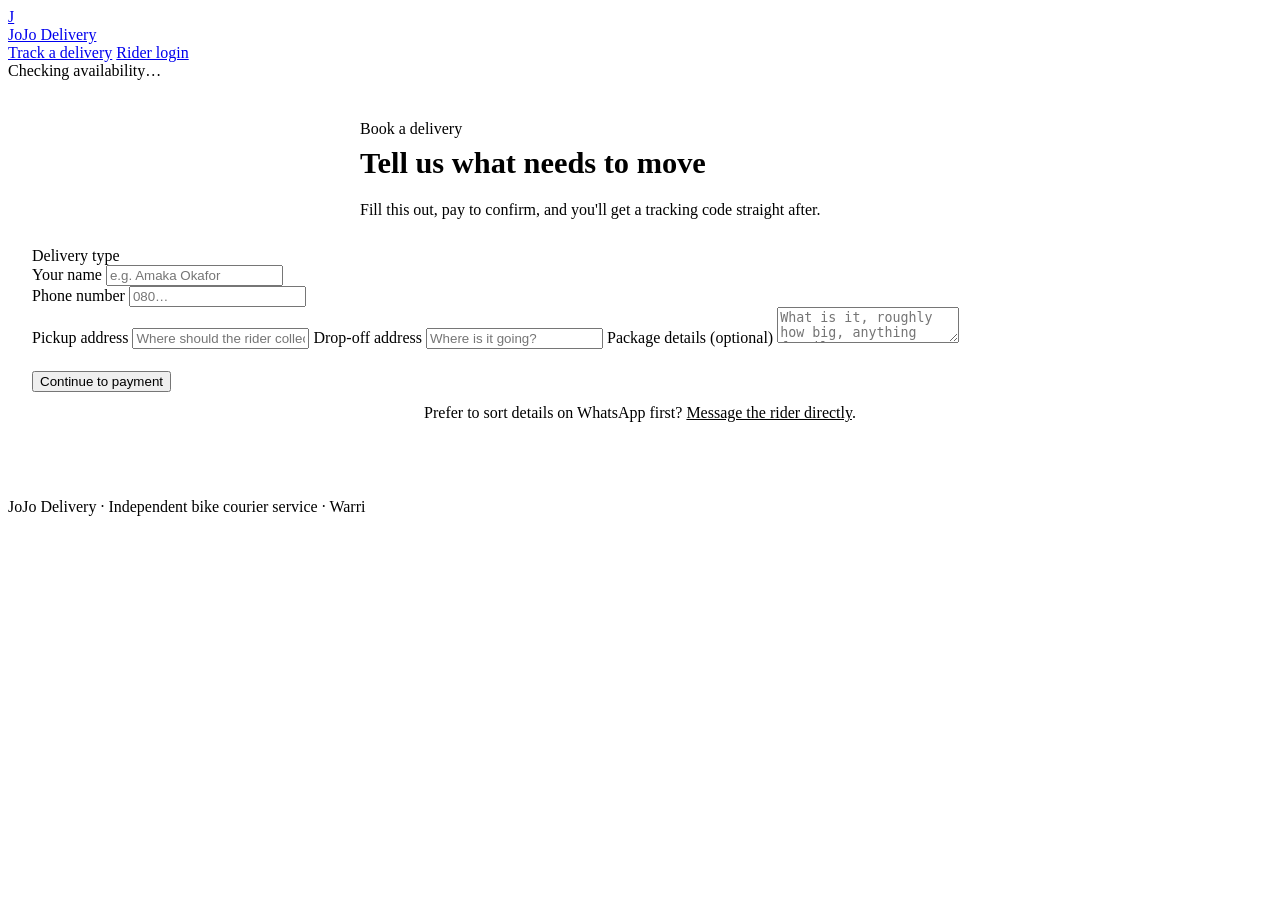
==== book.html @ 6b85fdd7 "Create book.html" ====
<!DOCTYPE html>
<html lang="en">
<head>
<meta charset="UTF-8">
<meta name="viewport" content="width=device-width, initial-scale=1.0">
<title>Book a delivery — JoJo Delivery</title>
<link rel="stylesheet" href="style.css">
</head>
<body>
<div class="page">

  <nav class="nav">
    <a href="index.html" class="brand"><div class="brand-mark">J</div>JoJo Delivery</a>
    <div class="nav-links">
      <a href="track.html">Track a delivery</a>
      <a href="admin.html">Rider login</a>
    </div>
    <span class="status-chip" id="availability-chip">Checking availability…</span>
  </nav>

  <main class="wrap" style="padding: 40px 24px 60px;">
    <div style="max-width:560px; margin:0 auto 28px;">
      <span class="eyebrow">Book a delivery</span>
      <h1 style="font-size:1.9rem; margin-top:8px;">Tell us what needs to move</h1>
      <p class="lede">Fill this out, pay to confirm, and you'll get a tracking code straight after.</p>
    </div>

    <form class="form-card" id="booking-form">
      <div class="success-banner" id="success-banner"></div>

      <label>Delivery type</label>
      <div class="tier-group" id="tier-group"></div>

      <div class="field-row">
        <div>
          <label for="customer_name">Your name</label>
          <input type="text" id="customer_name" required placeholder="e.g. Amaka Okafor">
        </div>
        <div>
          <label for="customer_phone">Phone number</label>
          <input type="tel" id="customer_phone" required placeholder="080…">
        </div>
      </div>

      <label for="pickup_address">Pickup address</label>
      <input type="text" id="pickup_address" required placeholder="Where should the rider collect the package?">

      <label for="dropoff_address">Drop-off address</label>
      <input type="text" id="dropoff_address" required placeholder="Where is it going?">

      <label for="package_note">Package details <span style="color:var(--slate-dim); font-weight:400;">(optional)</span></label>
      <textarea id="package_note" placeholder="What is it, roughly how big, anything fragile…"></textarea>

      <div class="error-text" id="form-error"></div>

      <button type="submit" class="btn btn-primary btn-block" id="submit-btn" style="margin-top:22px;">
        Continue to payment
      </button>
      <p class="helper" style="text-align:center; margin-top:12px;">
        Prefer to sort details on WhatsApp first? <a href="#" id="whatsapp-fallback" style="color:var(--orange);">Message the rider directly</a>.
      </p>
    </form>
  </main>

  <div class="footer">JoJo Delivery · Independent bike courier service · <span data-rr-city>Warri</span></div>
</div>

<script src="https://js.paystack.co/v1/inline.js"></script>
<script src="config.js"></script>
<script src="app.js"></script>
<script>
  let selectedTier = null;

  // Render tier options
  const tierGroup = document.getElementById("tier-group");
  RUSHRIDA_CONFIG.TIERS.forEach((t, i) => {
    const label = document.createElement("label");
    label.className = "tier" + (i === 0 ? " active" : "");
    label.innerHTML = `
      <input type="radio" name="tier" value="${t.id}" ${i === 0 ? "checked" : ""}>
      <div class="tier-title">${t.label}</div>
      <div class="tier-price">${formatNaira(t.price)} · ${t.desc}</div>
    `;
    tierGroup.appendChild(label);
  });
  selectedTier = RUSHRIDA_CONFIG.TIERS[0];
  tierGroup.addEventListener("change", e => {
    selectedTier = RUSHRIDA_CONFIG.TIERS.find(t => t.id === e.target.value);
    document.querySelectorAll(".tier").forEach(el => el.classList.remove("active"));
    e.target.closest(".tier").classList.add("active");
  });

  // WhatsApp fallback link
  document.getElementById("whatsapp-fallback").href =
    whatsappLink("Hi! I'd like to book a delivery — can we sort the details here?");

  // Check rider availability
  (async () => {
    const chip = document.getElementById("availability-chip");
    try {
      const data = await apiFetch("/api/availability");
      if (data.isAvailable) {
        chip.textContent = "Rider available now";
        chip.classList.remove("wait");
      } else {
        chip.textContent = "Rider busy — bookings queue up";
        chip.classList.add("wait");
      }
    } catch {
      chip.textContent = "Availability unknown";
    }
  })();

  const form = document.getElementById("booking-form");
  const errorEl = document.getElementById("form-error");
  const submitBtn = document.getElementById("submit-btn");
  const successBanner = document.getElementById("success-banner");

  form.addEventListener("submit", async (e) => {
    e.preventDefault();
    errorEl.style.display = "none";

    const payload = {
      customerName: document.getElementById("customer_name").value.trim(),
      customerPhone: document.getElementById("customer_phone").value.trim(),
      pickupAddress: document.getElementById("pickup_address").value.trim(),
      dropoffAddress: document.getElementById("dropoff_address").value.trim(),
      packageNote: document.getElementById("package_note").value.trim(),
      tierId: selectedTier.id
    };

    if (!payload.customerName || !payload.customerPhone || !payload.pickupAddress || !payload.dropoffAddress) {
      errorEl.textContent = "Please fill in all required fields.";
      errorEl.style.display = "block";
      return;
    }

    submitBtn.disabled = true;
    submitBtn.innerHTML = `<span class="loading-spin"></span> Saving booking…`;

    // 1. Save the booking first (unpaid) — server assigns tracking code and price
    let booking;
    try {
      booking = await apiFetch("/api/bookings", { method: "POST", body: payload });
    } catch (err) {
      errorEl.textContent = "Something went wrong saving your booking. Please try again.";
      errorEl.style.display = "block";
      submitBtn.disabled = false;
      submitBtn.textContent = "Continue to payment";
      return;
    }

    // 2. Launch Paystack for payment
    submitBtn.innerHTML = `<span class="loading-spin"></span> Opening payment…`;

    const handler = PaystackPop.setup({
      key: RUSHRIDA_CONFIG.PAYSTACK_PUBLIC_KEY,
      email: `${booking.customerPhone}@jojo.customer`, // Paystack requires an email; synthesize one if you don't collect it
      amount: booking.price * 100, // kobo
      currency: "NGN",
      ref: booking.trackingCode,
      metadata: { booking_id: booking._id, tracking_code: booking.trackingCode },
      callback: function (response) {
        // Don't trust this callback alone — verify server-side before showing success
        submitBtn.innerHTML = `<span class="loading-spin"></span> Confirming payment…`;
        apiFetch("/api/payments/verify", { method: "POST", body: { reference: response.reference } })
          .then(() => showSuccess(booking.trackingCode))
          .catch(() => {
            errorEl.textContent = "We received a payment response but couldn't confirm it yet. Your booking code is " + booking.trackingCode + " — contact the rider if this doesn't resolve shortly.";
            errorEl.style.display = "block";
            submitBtn.disabled = false;
            submitBtn.textContent = "Continue to payment";
          });
      },
      onClose: function () {
        submitBtn.disabled = false;
        submitBtn.textContent = "Continue to payment";
        errorEl.textContent = "Payment window closed — your booking is saved as unpaid. You can pay later by contacting the rider with your code: " + booking.trackingCode;
        errorEl.style.display = "block";
      }
    });
    handler.openIframe();
  });

  function showSuccess(code) {
    form.querySelectorAll("input, textarea, button").forEach(el => el.disabled = true);
    successBanner.style.display = "block";
    successBanner.innerHTML = `Booking confirmed! Your tracking code is <strong style="font-family:var(--mono);">${code}</strong>. <a href="track.html?code=${code}" style="color:var(--moss-bright); text-decoration:underline;">Track it now →</a>`;
  }
</script>
</body>
            </html>
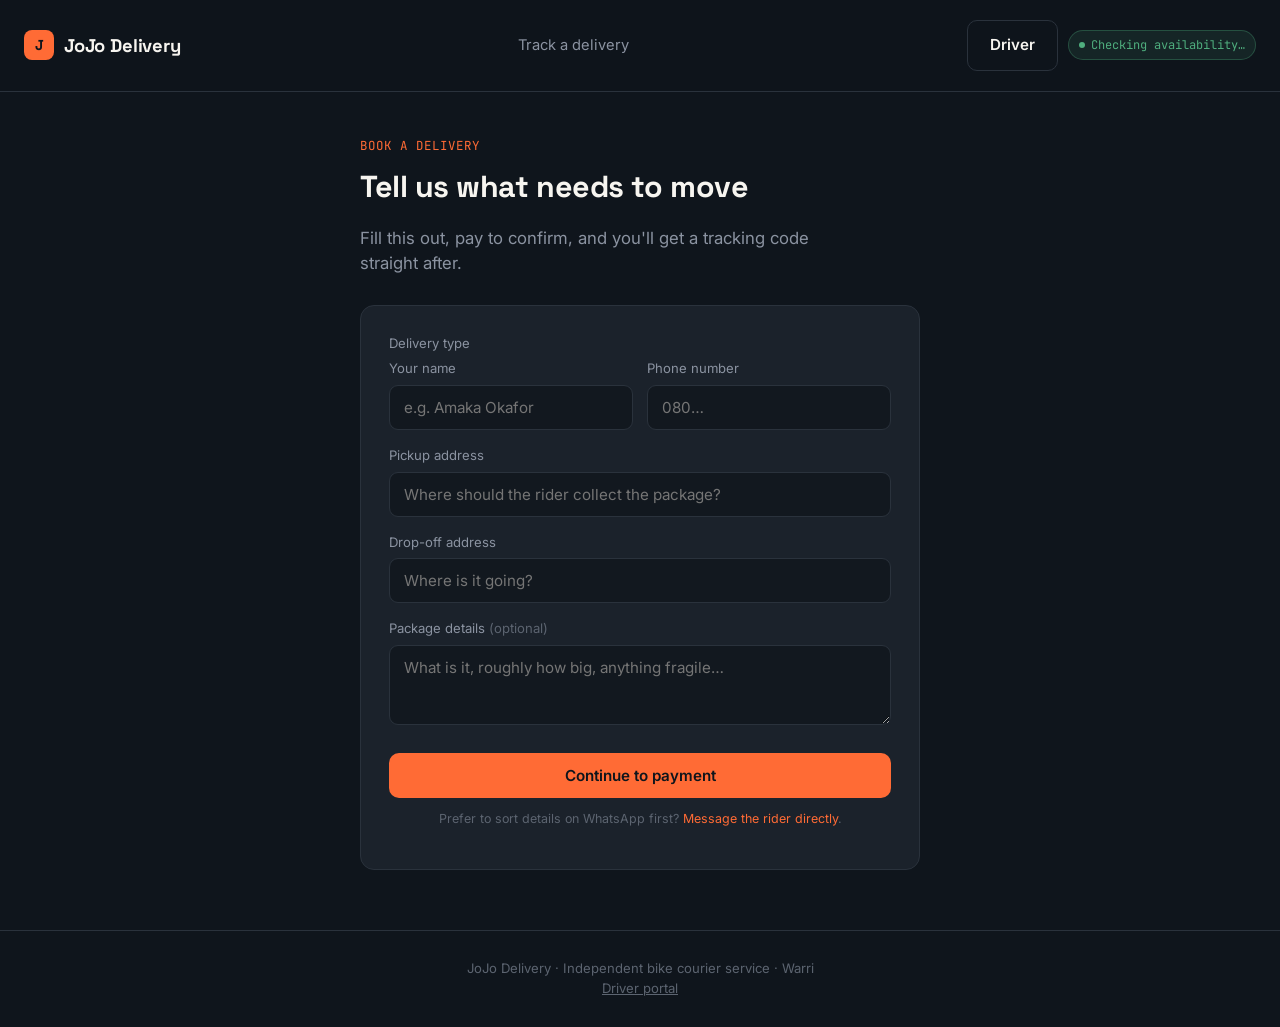
==== commit d13f65b0: "Update book.html" ====
--- a/book.html
+++ b/book.html
@@ -13,9 +13,11 @@
     <a href="index.html" class="brand"><div class="brand-mark">J</div>JoJo Delivery</a>
     <div class="nav-links">
       <a href="track.html">Track a delivery</a>
-      <a href="admin.html">Rider login</a>
     </div>
-    <span class="status-chip" id="availability-chip">Checking availability…</span>
+    <div style="display:flex; align-items:center; gap:10px;">
+      <a href="driver.html" class="btn btn-ghost">Driver</a>
+      <span class="status-chip" id="availability-chip">Checking availability…</span>
+    </div>
   </nav>
 
   <main class="wrap" style="padding: 40px 24px 60px;">
@@ -62,7 +64,7 @@
     </form>
   </main>
 
-  <div class="footer">JoJo Delivery · Independent bike courier service · <span data-rr-city>Warri</span></div>
+  <div class="footer">JoJo Delivery · Independent bike courier service · <span data-rr-city>Warri</span><br><a href="driver.html" style="color:var(--slate-dim); text-decoration:underline;">Driver portal</a></div>
 </div>
 
 <script src="https://js.paystack.co/v1/inline.js"></script>
@@ -98,12 +100,12 @@
   (async () => {
     const chip = document.getElementById("availability-chip");
     try {
-      const data = await apiFetch("/api/availability");
+      const data = await apiFetch("/api/drivers/available-count");
       if (data.isAvailable) {
-        chip.textContent = "Rider available now";
+        chip.textContent = "A rider is online now";
         chip.classList.remove("wait");
       } else {
-        chip.textContent = "Rider busy — bookings queue up";
+        chip.textContent = "No rider online — bookings queue up";
         chip.classList.add("wait");
       }
     } catch {
--- a/style.css
+++ b/style.css
@@ -0,0 +1,214 @@
+/* ===========================================================
+   JoJo Delivery design system
+   Palette: asphalt navy base, signal orange + sun yellow accents,
+   moss green for "live/available" states.
+   =========================================================== */
+
+@import url('https://fonts.googleapis.com/css2?family=Space+Grotesk:wght@500;600;700&family=Inter:wght@400;500;600&family=JetBrains+Mono:wght@400;500;600&display=swap');
+
+:root{
+  --ink:        #0F151C;
+  --ink-soft:   #12181F;
+  --panel:      #1B222B;
+  --panel-line: #2A323C;
+  --paper:      #F7F5F0;
+  --slate:      #8B93A1;
+  --slate-dim:  #5C6470;
+  --orange:     #FF6B35;
+  --orange-dim: #C94E22;
+  --yellow:     #FFC145;
+  --moss:       #3A7D5C;
+  --moss-bright:#4FAE7E;
+  --red:        #E5484D;
+
+  --display: 'Space Grotesk', sans-serif;
+  --body: 'Inter', sans-serif;
+  --mono: 'JetBrains Mono', monospace;
+
+  --radius: 14px;
+}
+
+*{ box-sizing: border-box; }
+html{ scroll-behavior: smooth; }
+body{
+  margin:0;
+  background: var(--ink);
+  color: var(--paper);
+  font-family: var(--body);
+  line-height: 1.5;
+  -webkit-font-smoothing: antialiased;
+}
+
+a{ color: inherit; text-decoration: none; }
+img{ max-width:100%; display:block; }
+
+::selection{ background: var(--orange); color: var(--ink); }
+
+@media (prefers-reduced-motion: reduce){
+  *{ animation-duration: 0.001ms !important; transition-duration: 0.001ms !important; }
+}
+
+/* ---------- layout shells ---------- */
+.wrap{ max-width: 1080px; margin: 0 auto; padding: 0 24px; }
+.page{ min-height: 100vh; display:flex; flex-direction:column; }
+
+.nav{
+  display:flex; align-items:center; justify-content:space-between;
+  padding: 20px 24px; border-bottom: 1px solid var(--panel-line);
+  position: sticky; top:0; background: rgba(15,21,28,0.9); backdrop-filter: blur(8px);
+  z-index: 40;
+}
+.brand{ display:flex; align-items:center; gap:10px; font-family: var(--display); font-weight:700; font-size:1.15rem; letter-spacing:-0.01em; }
+.brand-mark{
+  width:30px; height:30px; border-radius:8px; background: var(--orange);
+  display:flex; align-items:center; justify-content:center; color: var(--ink); font-weight:700; font-size:0.9rem;
+}
+.nav-links{ display:flex; gap: 22px; font-size: 0.92rem; color: var(--slate); }
+.nav-links a:hover{ color: var(--paper); }
+
+/* ---------- buttons ---------- */
+.btn{
+  display:inline-flex; align-items:center; justify-content:center; gap:8px;
+  padding: 13px 22px; border-radius: 10px; font-family: var(--body); font-weight:600; font-size:0.95rem;
+  border:none; cursor:pointer; transition: transform .15s ease, box-shadow .15s ease, background .15s ease;
+}
+.btn:focus-visible{ outline: 2px solid var(--yellow); outline-offset: 2px; }
+.btn-primary{ background: var(--orange); color: var(--ink); }
+.btn-primary:hover{ background:#ff7a49; transform: translateY(-1px); box-shadow: 0 8px 20px rgba(255,107,53,0.25); }
+.btn-ghost{ background: transparent; color: var(--paper); border:1px solid var(--panel-line); }
+.btn-ghost:hover{ border-color: var(--slate); }
+.btn-block{ width:100%; }
+.btn:disabled{ opacity:0.5; cursor:not-allowed; transform:none; box-shadow:none; }
+
+/* ---------- typography ---------- */
+h1,h2,h3{ font-family: var(--display); margin:0; letter-spacing:-0.015em; }
+.eyebrow{ font-family: var(--mono); font-size:0.78rem; letter-spacing:0.08em; text-transform:uppercase; color: var(--orange); }
+.lede{ color: var(--slate); font-size:1.05rem; max-width: 46ch; }
+
+/* ---------- hero ---------- */
+.hero{ padding: 72px 0 56px; display:grid; grid-template-columns: 1.1fr 0.9fr; gap: 48px; align-items:center; }
+.hero h1{ font-size: clamp(2.1rem, 4.2vw, 3.4rem); line-height:1.05; margin: 14px 0 18px; }
+.hero-actions{ display:flex; gap:14px; margin-top: 28px; flex-wrap:wrap; }
+
+/* waybill signature element */
+.waybill{
+  background: var(--panel); border:1px solid var(--panel-line); border-radius: var(--radius);
+  padding: 22px; font-family: var(--mono); position:relative; overflow:hidden;
+}
+.waybill::before{
+  content:""; position:absolute; top:0; left:0; right:0; height:4px;
+  background: repeating-linear-gradient(90deg, var(--orange) 0 14px, transparent 14px 22px);
+}
+.waybill-row{ display:flex; justify-content:space-between; font-size:0.82rem; padding: 9px 0; border-bottom: 1px dashed var(--panel-line); }
+.waybill-row:last-child{ border-bottom:none; }
+.waybill-label{ color: var(--slate-dim); text-transform:uppercase; letter-spacing:0.05em; font-size:0.72rem; }
+.waybill-value{ color: var(--paper); }
+.pulse-track{ display:flex; align-items:center; gap:6px; margin-top:16px; }
+.pulse-dot{ width:8px; height:8px; border-radius:50%; background: var(--panel-line); flex:1; height:3px; }
+.pulse-dot.on{ background: var(--moss-bright); animation: pulseglow 1.8s ease-in-out infinite; }
+@keyframes pulseglow{ 0%,100%{ opacity:0.55; } 50%{ opacity:1; } }
+.status-chip{
+  display:inline-flex; align-items:center; gap:6px; font-family: var(--mono); font-size:0.75rem;
+  padding: 5px 10px; border-radius:999px; background: rgba(79,174,126,0.12); color: var(--moss-bright); border:1px solid rgba(79,174,126,0.3);
+}
+.status-chip::before{ content:""; width:6px; height:6px; border-radius:50%; background: var(--moss-bright); }
+.status-chip.wait{ background: rgba(255,193,69,0.12); color: var(--yellow); border-color: rgba(255,193,69,0.3); }
+.status-chip.wait::before{ background: var(--yellow); }
+
+/* ---------- sections ---------- */
+.section{ padding: 56px 0; border-top: 1px solid var(--panel-line); }
+.section-head{ margin-bottom: 32px; }
+.grid-3{ display:grid; grid-template-columns: repeat(3,1fr); gap:18px; }
+.card{
+  background: var(--panel); border:1px solid var(--panel-line); border-radius: var(--radius); padding: 22px;
+}
+.card h3{ font-size:1.05rem; margin-bottom:8px; }
+.card p{ color: var(--slate); font-size:0.92rem; margin:0; }
+.card-icon{ width:38px; height:38px; border-radius:9px; background: rgba(255,107,53,0.14); color: var(--orange); display:flex; align-items:center; justify-content:center; margin-bottom:14px; font-size:1.1rem; }
+
+/* ---------- forms ---------- */
+.form-card{
+  background: var(--panel); border:1px solid var(--panel-line); border-radius: var(--radius); padding: 28px;
+  max-width: 560px; margin: 0 auto;
+}
+label{ display:block; font-size:0.82rem; color: var(--slate); margin: 16px 0 6px; }
+label:first-of-type{ margin-top:0; }
+input, select, textarea{
+  width:100%; padding: 12px 14px; border-radius:9px; border:1px solid var(--panel-line);
+  background: var(--ink-soft); color: var(--paper); font-family: var(--body); font-size:0.95rem;
+}
+input:focus, select:focus, textarea:focus{ outline: 2px solid var(--orange); outline-offset:1px; border-color: var(--orange); }
+textarea{ resize: vertical; min-height: 80px; }
+.field-row{ display:grid; grid-template-columns: 1fr 1fr; gap:14px; }
+.tier-group{ display:grid; grid-template-columns: 1fr 1fr; gap:10px; margin-top:6px; }
+.tier{
+  border:1px solid var(--panel-line); border-radius:10px; padding: 12px; cursor:pointer; font-size:0.85rem;
+  background: var(--ink-soft); transition: border-color .15s ease, background .15s ease;
+}
+.tier input{ display:none; }
+.tier.active, .tier:has(input:checked){ border-color: var(--orange); background: rgba(255,107,53,0.08); }
+.tier-title{ font-weight:600; margin-bottom:2px; }
+.tier-price{ color: var(--slate); font-family: var(--mono); font-size:0.78rem; }
+.helper{ font-size:0.78rem; color: var(--slate-dim); margin-top:6px; }
+.error-text{ color: var(--red); font-size:0.82rem; margin-top:6px; display:none; }
+.success-banner{
+  background: rgba(79,174,126,0.12); border:1px solid rgba(79,174,126,0.3); color: var(--moss-bright);
+  border-radius:10px; padding: 16px; margin-bottom:18px; font-size:0.9rem; display:none;
+}/* ---------- tracking ---------- */
+.track-lookup{ display:flex; gap:10px; max-width:480px; margin: 0 auto 36px; }
+.track-lookup input{ flex:1; font-family: var(--mono); }
+.timeline{ max-width:520px; margin: 0 auto; }
+.tl-step{ display:flex; gap:16px; padding-bottom: 28px; position:relative; }
+.tl-step:last-child{ padding-bottom:0; }
+.tl-step::before{ content:""; position:absolute; left:11px; top:26px; bottom:0; width:2px; background: var(--panel-line); }
+.tl-step:last-child::before{ display:none; }
+.tl-dot{ width:24px; height:24px; border-radius:50%; background: var(--panel-line); border:2px solid var(--panel-line); flex-shrink:0; display:flex; align-items:center; justify-content:center; z-index:1; }
+.tl-step.done .tl-dot{ background: var(--moss-bright); border-color: var(--moss-bright); }
+.tl-step.current .tl-dot{ background: var(--orange); border-color: var(--orange); box-shadow: 0 0 0 4px rgba(255,107,53,0.2); }
+.tl-title{ font-weight:600; font-size:0.95rem; }
+.tl-time{ color: var(--slate-dim); font-family: var(--mono); font-size:0.78rem; margin-top:2px; }
+
+/* ---------- admin ---------- */
+.admin-shell{ display:grid; grid-template-columns: 220px 1fr; min-height:100vh; }
+.admin-side{ background: var(--ink-soft); border-right:1px solid var(--panel-line); padding: 24px 18px; }
+.admin-side .brand{ margin-bottom: 28px; }
+.admin-nav a{ display:block; padding: 10px 12px; border-radius:8px; color: var(--slate); font-size:0.9rem; margin-bottom:4px; }
+.admin-nav a.active, .admin-nav a:hover{ background: var(--panel); color: var(--paper); }
+.admin-main{ padding: 28px 32px; }
+.admin-top{ display:flex; justify-content:space-between; align-items:center; margin-bottom:24px; flex-wrap:wrap; gap:14px; }
+.availability-toggle{ display:flex; align-items:center; gap:12px; background: var(--panel); border:1px solid var(--panel-line); padding:10px 16px; border-radius:10px; }
+.switch{ position:relative; width:44px; height:24px; background: var(--panel-line); border-radius:999px; cursor:pointer; border:none; padding:0; }
+.switch::after{ content:""; position:absolute; width:18px; height:18px; border-radius:50%; background: var(--paper); top:3px; left:3px; transition: transform .2s ease; }
+.switch.on{ background: var(--moss); }
+.switch.on::after{ transform: translateX(20px); }
+.stat-grid{ display:grid; grid-template-columns: repeat(4,1fr); gap:14px; margin-bottom:28px; }
+.stat-card{ background: var(--panel); border:1px solid var(--panel-line); border-radius:12px; padding:18px; }
+.stat-num{ font-family: var(--display); font-size:1.7rem; font-weight:700; }
+.stat-label{ color: var(--slate-dim); font-size:0.8rem; text-transform:uppercase; letter-spacing:0.05em; margin-top:4px; }
+.table-wrap{ background: var(--panel); border:1px solid var(--panel-line); border-radius:12px; overflow:hidden; }
+table{ width:100%; border-collapse:collapse; font-size:0.88rem; }
+th{ text-align:left; padding:12px 16px; color: var(--slate-dim); font-weight:500; text-transform:uppercase; font-size:0.72rem; letter-spacing:0.05em; border-bottom:1px solid var(--panel-line); }
+td{ padding:14px 16px; border-bottom:1px solid var(--panel-line); }
+tr:last-child td{ border-bottom:none; }
+.badge{ display:inline-block; padding:3px 9px; border-radius:999px; font-size:0.72rem; font-family: var(--mono); }
+.badge-pending{ background: rgba(255,193,69,0.14); color: var(--yellow); }
+.badge-progress{ background: rgba(255,107,53,0.14); color: var(--orange); }
+.badge-done{ background: rgba(79,174,126,0.14); color: var(--moss-bright); }
+.badge-cancel{ background: rgba(229,72,77,0.14); color: var(--red); }
+select.mini{ padding:6px 10px; font-size:0.82rem; width:auto; }
+
+.footer{ padding: 28px 24px; border-top:1px solid var(--panel-line); color: var(--slate-dim); font-size:0.82rem; text-align:center; margin-top:auto; }
+
+.loading-spin{ width:16px; height:16px; border:2px solid rgba(255,255,255,0.3); border-top-color: var(--ink); border-radius:50%; animation: spin .7s linear infinite; }
+@keyframes spin{ to{ transform: rotate(360deg); } }
+
+@media (max-width: 860px){
+  .hero{ grid-template-columns:1fr; padding-top: 40px; }
+  .grid-3{ grid-template-columns:1fr; }
+  .field-row{ grid-template-columns:1fr; }
+  .admin-shell{ grid-template-columns:1fr; }
+  .admin-side{ display:flex; align-items:center; justify-content:space-between; border-right:none; border-bottom:1px solid var(--panel-line); }
+  .admin-nav{ display:flex; gap:6px; }
+  .stat-grid{ grid-template-columns:repeat(2,1fr); }
+  .nav-links{ display:none; }
+}
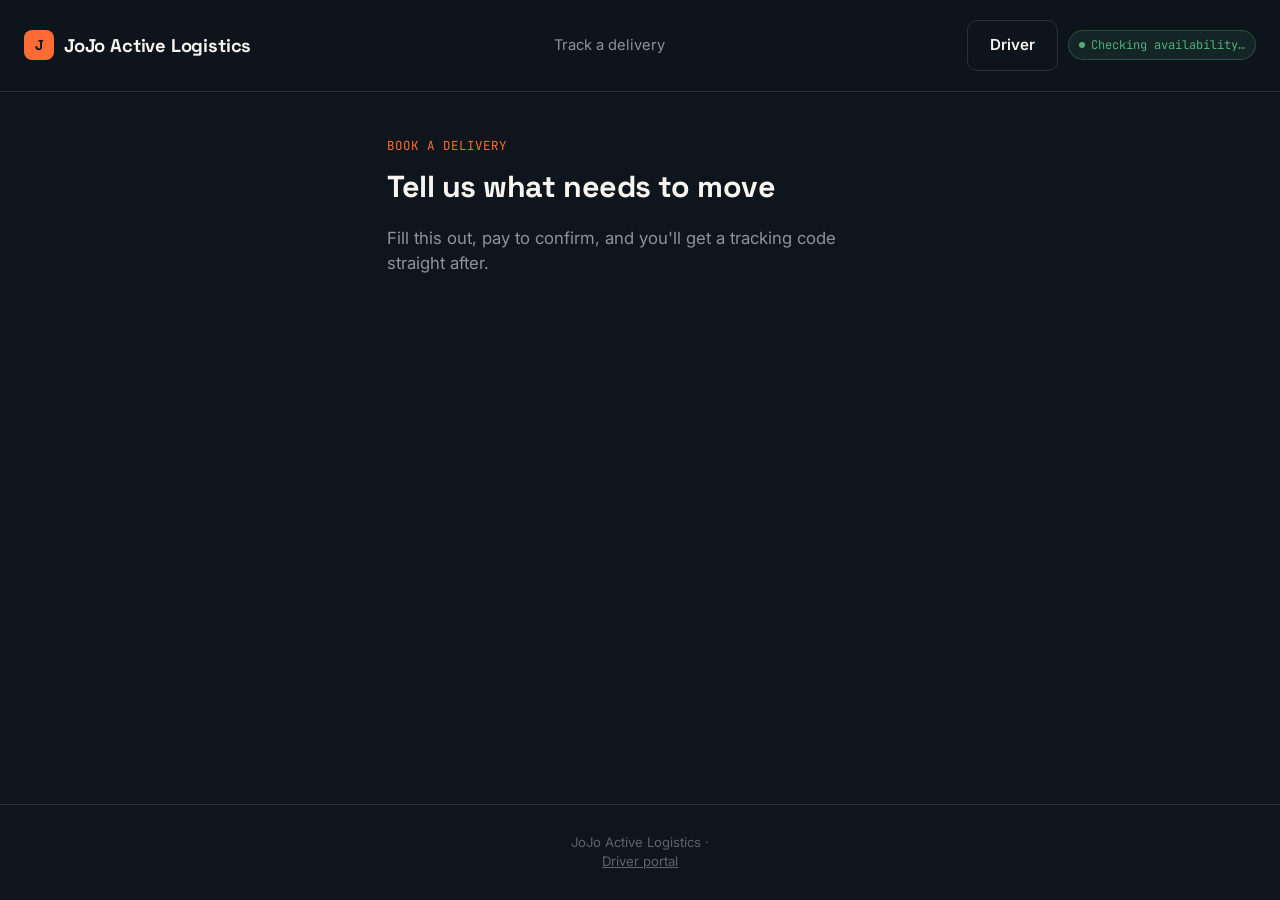
==== commit ad89a721: "Update book.html" ====
--- a/book.html
+++ b/book.html
@@ -3,19 +3,19 @@
 <head>
 <meta charset="UTF-8">
 <meta name="viewport" content="width=device-width, initial-scale=1.0">
-<title>Book a delivery — JoJo Delivery</title>
+<title>Book a delivery — JoJo Active Logistics</title>
 <link rel="stylesheet" href="style.css">
 </head>
 <body>
 <div class="page">
 
   <nav class="nav">
-    <a href="index.html" class="brand"><div class="brand-mark">J</div>JoJo Delivery</a>
+    <a href="index.html" class="brand"><div class="brand-mark">J</div>JoJo Active Logistics</a>
     <div class="nav-links">
       <a href="track.html">Track a delivery</a>
     </div>
     <div style="display:flex; align-items:center; gap:10px;">
-      <a href="driver.html" class="btn btn-ghost">Driver</a>
+      <a href="https://mosesreuben60-netizen.github.io/jojo-driver-portal/" target="_blank" class="btn btn-ghost">Driver</a>
       <span class="status-chip" id="availability-chip">Checking availability…</span>
     </div>
   </nav>
@@ -27,22 +27,17 @@
       <p class="lede">Fill this out, pay to confirm, and you'll get a tracking code straight after.</p>
     </div>
 
-    <form class="form-card" id="booking-form">
+    <!-- Shown if the customer isn't logged in -->
+    <div class="form-card" id="login-required" style="display:none; text-align:center;">
+      <p style="margin-bottom:16px;">You'll need to log in or create a free account first — that's how we tie deliveries to your history and keep you updated.</p>
+      <a href="index.html" class="btn btn-primary btn-block">Log in / Sign up</a>
+    </div>
+
+    <form class="form-card" id="booking-form" style="display:none;">
       <div class="success-banner" id="success-banner"></div>
 
       <label>Delivery type</label>
       <div class="tier-group" id="tier-group"></div>
-
-      <div class="field-row">
-        <div>
-          <label for="customer_name">Your name</label>
-          <input type="text" id="customer_name" required placeholder="e.g. Amaka Okafor">
-        </div>
-        <div>
-          <label for="customer_phone">Phone number</label>
-          <input type="tel" id="customer_phone" required placeholder="080…">
-        </div>
-      </div>
 
       <label for="pickup_address">Pickup address</label>
       <input type="text" id="pickup_address" required placeholder="Where should the rider collect the package?">
@@ -59,21 +54,27 @@
         Continue to payment
       </button>
       <p class="helper" style="text-align:center; margin-top:12px;">
-        Prefer to sort details on WhatsApp first? <a href="#" id="whatsapp-fallback" style="color:var(--orange);">Message the rider directly</a>.
+        Prefer to sort details on WhatsApp first? <a href="#" id="whatsapp-fallback" style="color:var(--yellow);">Message us directly</a>.
       </p>
     </form>
   </main>
 
-  <div class="footer">JoJo Delivery · Independent bike courier service · <span data-rr-city>Warri</span><br><a href="driver.html" style="color:var(--slate-dim); text-decoration:underline;">Driver portal</a></div>
+  <div class="footer">JoJo Active Logistics · <span id="footer-address"></span><br><a href="https://mosesreuben60-netizen.github.io/jojo-driver-portal/" target="_blank" style="color:var(--slate-dim); text-decoration:underline;">Driver portal</a></div>
 </div>
 
 <script src="https://js.paystack.co/v1/inline.js"></script>
 <script src="config.js"></script>
 <script src="app.js"></script>
 <script>
+  document.getElementById("footer-address").textContent = RUSHRIDA_CONFIG.SERVICE_ADDRESS;
+
+  // Gate the form behind login
+  const isLoggedIn = !!getCustomerToken();
+  document.getElementById("login-required").style.display = isLoggedIn ? "none" : "block";
+  document.getElementById("booking-form").style.display = isLoggedIn ? "block" : "none";
+
   let selectedTier = null;
 
-  // Render tier options
   const tierGroup = document.getElementById("tier-group");
   RUSHRIDA_CONFIG.TIERS.forEach((t, i) => {
     const label = document.createElement("label");
@@ -92,11 +93,15 @@
     e.target.closest(".tier").classList.add("active");
   });
 
-  // WhatsApp fallback link
+  // Prefill drop-off if the customer typed it into the home-screen search bar
+  const params = new URLSearchParams(location.search);
+  if (params.get("dropoff")) {
+    document.getElementById("dropoff_address").value = params.get("dropoff");
+  }
+
   document.getElementById("whatsapp-fallback").href =
     whatsappLink("Hi! I'd like to book a delivery — can we sort the details here?");
 
-  // Check rider availability
   (async () => {
     const chip = document.getElementById("availability-chip");
     try {
@@ -123,16 +128,14 @@
     errorEl.style.display = "none";
 
     const payload = {
-      customerName: document.getElementById("customer_name").value.trim(),
-      customerPhone: document.getElementById("customer_phone").value.trim(),
       pickupAddress: document.getElementById("pickup_address").value.trim(),
       dropoffAddress: document.getElementById("dropoff_address").value.trim(),
       packageNote: document.getElementById("package_note").value.trim(),
       tierId: selectedTier.id
     };
 
-    if (!payload.customerName || !payload.customerPhone || !payload.pickupAddress || !payload.dropoffAddress) {
-      errorEl.textContent = "Please fill in all required fields.";
+    if (!payload.pickupAddress || !payload.dropoffAddress) {
+      errorEl.textContent = "Please fill in both addresses.";
       errorEl.style.display = "block";
       return;
     }
@@ -140,35 +143,39 @@
     submitBtn.disabled = true;
     submitBtn.innerHTML = `<span class="loading-spin"></span> Saving booking…`;
 
-    // 1. Save the booking first (unpaid) — server assigns tracking code and price
     let booking;
     try {
-      booking = await apiFetch("/api/bookings", { method: "POST", body: payload });
+      booking = await apiFetch("/api/bookings", { method: "POST", auth: true, body: payload });
     } catch (err) {
-      errorEl.textContent = "Something went wrong saving your booking. Please try again.";
+      if (err.status === 401) {
+        errorEl.textContent = "Your session expired — please log in again.";
+        errorEl.style.display = "block";
+        clearCustomerSession();
+        setTimeout(() => window.location.href = "index.html", 1500);
+        return;
+      }
+      errorEl.textContent = err.message || "Something went wrong saving your booking. Please try again.";
       errorEl.style.display = "block";
       submitBtn.disabled = false;
       submitBtn.textContent = "Continue to payment";
       return;
     }
 
-    // 2. Launch Paystack for payment
     submitBtn.innerHTML = `<span class="loading-spin"></span> Opening payment…`;
 
     const handler = PaystackPop.setup({
       key: RUSHRIDA_CONFIG.PAYSTACK_PUBLIC_KEY,
-      email: `${booking.customerPhone}@jojo.customer`, // Paystack requires an email; synthesize one if you don't collect it
-      amount: booking.price * 100, // kobo
+      email: `${booking.customerPhone}@jojo.customer`,
+      amount: booking.price * 100,
       currency: "NGN",
       ref: booking.trackingCode,
       metadata: { booking_id: booking._id, tracking_code: booking.trackingCode },
       callback: function (response) {
-        // Don't trust this callback alone — verify server-side before showing success
         submitBtn.innerHTML = `<span class="loading-spin"></span> Confirming payment…`;
         apiFetch("/api/payments/verify", { method: "POST", body: { reference: response.reference } })
           .then(() => showSuccess(booking.trackingCode))
           .catch(() => {
-            errorEl.textContent = "We received a payment response but couldn't confirm it yet. Your booking code is " + booking.trackingCode + " — contact the rider if this doesn't resolve shortly.";
+            errorEl.textContent = "We received a payment response but couldn't confirm it yet. Your booking code is " + booking.trackingCode + " — contact us if this doesn't resolve shortly.";
             errorEl.style.display = "block";
             submitBtn.disabled = false;
             submitBtn.textContent = "Continue to payment";
@@ -177,7 +184,7 @@
       onClose: function () {
         submitBtn.disabled = false;
         submitBtn.textContent = "Continue to payment";
-        errorEl.textContent = "Payment window closed — your booking is saved as unpaid. You can pay later by contacting the rider with your code: " + booking.trackingCode;
+        errorEl.textContent = "Payment window closed — your booking is saved as unpaid. You can pay later by contacting us with your code: " + booking.trackingCode;
         errorEl.style.display = "block";
       }
     });
@@ -191,4 +198,4 @@
   }
 </script>
 </body>
-            </html>
+  </html>
--- a/style.css
+++ b/style.css
@@ -154,7 +154,8 @@
 .success-banner{
   background: rgba(79,174,126,0.12); border:1px solid rgba(79,174,126,0.3); color: var(--moss-bright);
   border-radius:10px; padding: 16px; margin-bottom:18px; font-size:0.9rem; display:none;
-}/* ---------- tracking ---------- */
+      }
+   /* ---------- tracking ---------- */
 .track-lookup{ display:flex; gap:10px; max-width:480px; margin: 0 auto 36px; }
 .track-lookup input{ flex:1; font-family: var(--mono); }
 .timeline{ max-width:520px; margin: 0 auto; }
@@ -199,6 +200,25 @@
 
 .footer{ padding: 28px 24px; border-top:1px solid var(--panel-line); color: var(--slate-dim); font-size:0.82rem; text-align:center; margin-top:auto; }
 
+/* ---------- map ---------- */
+.map-container{ width:100%; height:280px; border-radius: var(--radius); overflow:hidden; border:1px solid var(--panel-line); margin: 0 auto 28px; max-width:520px; }
+.leaflet-container{ background: var(--panel) !important; }
+
+/* ---------- auth tabs (driver portal) ---------- */
+.auth-tabs{ display:flex; gap:0; margin-bottom:22px; border:1px solid var(--panel-line); border-radius:10px; overflow:hidden; }
+.auth-tab{ flex:1; text-align:center; padding:12px; font-size:0.9rem; font-weight:600; color:var(--slate); cursor:pointer; background:var(--ink-soft); }
+.auth-tab.active{ background: var(--orange); color: var(--ink); }
+
+/* ---------- job pool cards (driver dashboard) ---------- */
+.job-card{ background: var(--panel); border:1px solid var(--panel-line); border-radius:12px; padding:16px; margin-bottom:12px; }
+.job-card-top{ display:flex; justify-content:space-between; align-items:flex-start; gap:10px; margin-bottom:8px; }
+.job-code{ font-family: var(--mono); color: var(--orange); font-size:0.85rem; }
+.job-route{ font-size:0.92rem; color: var(--paper); margin:4px 0; }
+.job-meta{ color: var(--slate-dim); font-size:0.8rem; }
+.online-toggle{ display:flex; align-items:center; gap:12px; background: var(--panel); border:1px solid var(--panel-line); padding:14px 18px; border-radius:12px; margin-bottom:24px; }
+.online-dot{ width:10px; height:10px; border-radius:50%; background: var(--slate-dim); }
+.online-dot.live{ background: var(--moss-bright); box-shadow: 0 0 0 4px rgba(79,174,126,0.2); }
+
 .loading-spin{ width:16px; height:16px; border:2px solid rgba(255,255,255,0.3); border-top-color: var(--ink); border-radius:50%; animation: spin .7s linear infinite; }
 @keyframes spin{ to{ transform: rotate(360deg); } }
 
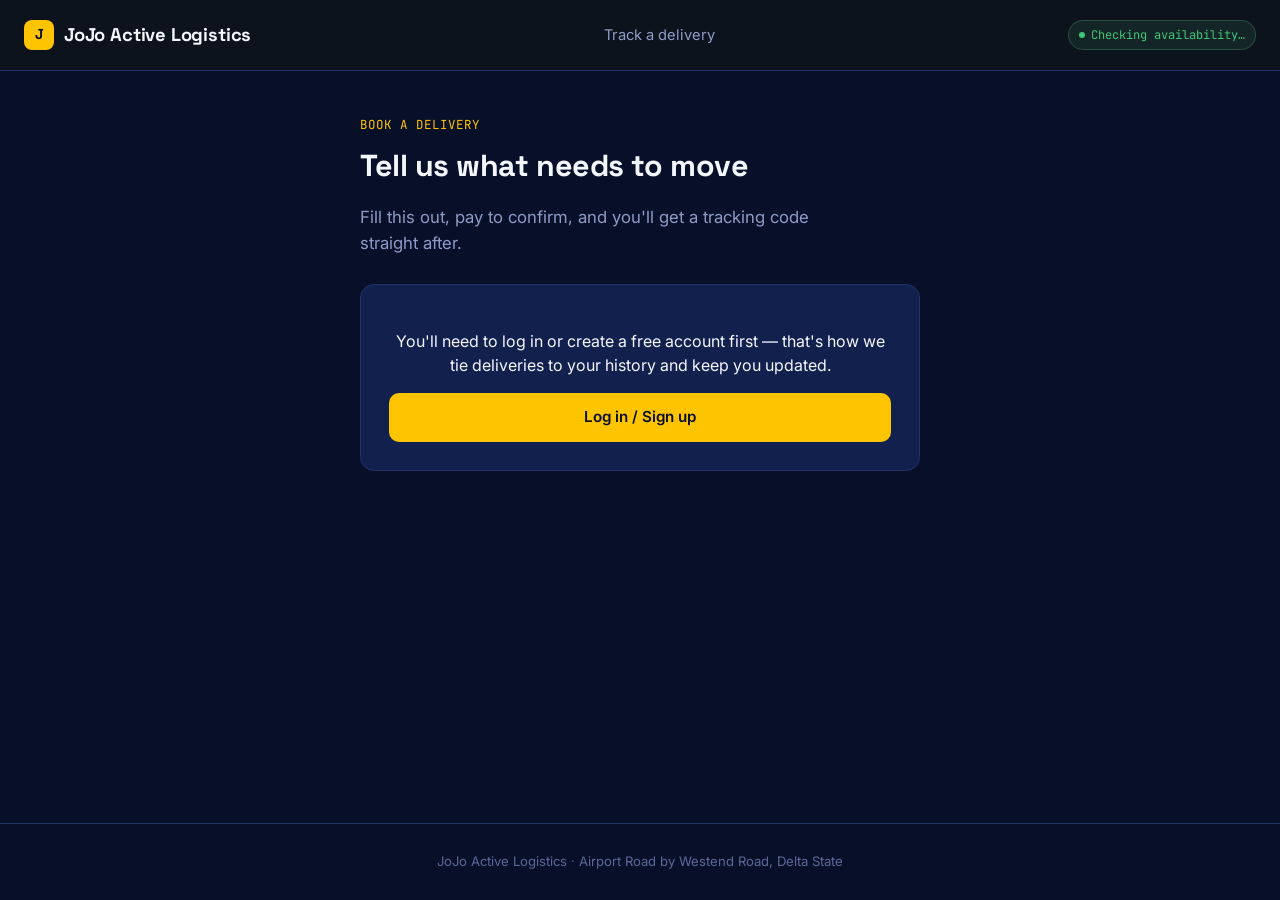
==== commit de5793da: "Update book.html" ====
--- a/book.html
+++ b/book.html
@@ -15,7 +15,7 @@
       <a href="track.html">Track a delivery</a>
     </div>
     <div style="display:flex; align-items:center; gap:10px;">
-      <a href="https://mosesreuben60-netizen.github.io/jojo-driver-portal/" target="_blank" class="btn btn-ghost">Driver</a>
+      
       <span class="status-chip" id="availability-chip">Checking availability…</span>
     </div>
   </nav>
@@ -44,6 +44,8 @@
 
       <label for="dropoff_address">Drop-off address</label>
       <input type="text" id="dropoff_address" required placeholder="Where is it going?">
+
+      <div id="smart-estimate" style="display:none; margin-top:10px; padding:12px 14px; background:var(--ink-soft); border-radius:10px; font-size:0.85rem; color:var(--slate);"></div>
 
       <label for="package_note">Package details <span style="color:var(--slate-dim); font-weight:400;">(optional)</span></label>
       <textarea id="package_note" placeholder="What is it, roughly how big, anything fragile…"></textarea>
@@ -59,7 +61,7 @@
     </form>
   </main>
 
-  <div class="footer">JoJo Active Logistics · <span id="footer-address"></span><br><a href="https://mosesreuben60-netizen.github.io/jojo-driver-portal/" target="_blank" style="color:var(--slate-dim); text-decoration:underline;">Driver portal</a></div>
+  <div class="footer">JoJo Active Logistics · <span id="footer-address"></span></div>
 </div>
 
 <script src="https://js.paystack.co/v1/inline.js"></script>
@@ -98,6 +100,31 @@
   if (params.get("dropoff")) {
     document.getElementById("dropoff_address").value = params.get("dropoff");
   }
+
+  // Smart estimate — updates as the customer finishes typing either address
+  const pickupInput = document.getElementById("pickup_address");
+  const dropoffInput = document.getElementById("dropoff_address");
+  const estimateBox = document.getElementById("smart-estimate");
+
+  const runEstimate = debounce(async () => {
+    const pickup = pickupInput.value.trim();
+    const dropoff = dropoffInput.value.trim();
+    if (pickup.length < 5 || dropoff.length < 5) {
+      estimateBox.style.display = "none";
+      return;
+    }
+    estimateBox.style.display = "block";
+    estimateBox.textContent = "Estimating distance and time…";
+    const result = await estimateDelivery(pickup, dropoff);
+    if (!result) {
+      estimateBox.textContent = "Couldn't estimate this route — addresses may be too vague. You can still book.";
+      return;
+    }
+    estimateBox.innerHTML = `📍 Approx. <strong style="color:var(--paper);">${result.distanceKm} km</strong> · Estimated arrival in <strong style="color:var(--paper);">~${result.estimatedMinutes} mins</strong> after pickup`;
+  }, 900);
+
+  pickupInput.addEventListener("input", runEstimate);
+  dropoffInput.addEventListener("input", runEstimate);
 
   document.getElementById("whatsapp-fallback").href =
     whatsappLink("Hi! I'd like to book a delivery — can we sort the details here?");
@@ -196,6 +223,8 @@
     successBanner.style.display = "block";
     successBanner.innerHTML = `Booking confirmed! Your tracking code is <strong style="font-family:var(--mono);">${code}</strong>. <a href="track.html?code=${code}" style="color:var(--moss-bright); text-decoration:underline;">Track it now →</a>`;
   }
+  initFaqWidget();
+
 </script>
 </body>
   </html>
--- a/style.css
+++ b/style.css
@@ -7,19 +7,25 @@
 @import url('https://fonts.googleapis.com/css2?family=Space+Grotesk:wght@500;600;700&family=Inter:wght@400;500;600&family=JetBrains+Mono:wght@400;500;600&display=swap');
 
 :root{
-  --ink:        #0F151C;
-  --ink-soft:   #12181F;
-  --panel:      #1B222B;
-  --panel-line: #2A323C;
-  --paper:      #F7F5F0;
-  --slate:      #8B93A1;
-  --slate-dim:  #5C6470;
-  --orange:     #FF6B35;
-  --orange-dim: #C94E22;
-  --yellow:     #FFC145;
-  --moss:       #3A7D5C;
-  --moss-bright:#4FAE7E;
-  --red:        #E5484D;
+  --ink:        #081029;
+  --ink-soft:   #0B1533;
+  --panel:      #12204D;
+  --panel-line: #223269;
+  --paper:      #F5F7FF;
+  --slate:      #8E9BC7;
+  --slate-dim:  #5C6899;
+  --blue:       #1E4FD6;
+  --blue-bright:#3B6BFF;
+  --yellow:     #FFC400;
+  --yellow-dim: #E0A800;
+  --moss:       #2E9E5B;
+  --moss-bright:#3FC578;
+  --red:        #FF5A5F;
+
+  /* legacy variable names kept as aliases so existing rules referencing
+     --orange still resolve to the new brand yellow/blue accents */
+  --orange:     var(--yellow);
+  --orange-dim: var(--yellow-dim);
 
   --display: 'Space Grotesk', sans-serif;
   --body: 'Inter', sans-serif;
@@ -74,7 +80,7 @@
 }
 .btn:focus-visible{ outline: 2px solid var(--yellow); outline-offset: 2px; }
 .btn-primary{ background: var(--orange); color: var(--ink); }
-.btn-primary:hover{ background:#ff7a49; transform: translateY(-1px); box-shadow: 0 8px 20px rgba(255,107,53,0.25); }
+.btn-primary:hover{ background:#FFD23F; transform: translateY(-1px); box-shadow: 0 8px 20px rgba(255,196,0,0.25); }
 .btn-ghost{ background: transparent; color: var(--paper); border:1px solid var(--panel-line); }
 .btn-ghost:hover{ border-color: var(--slate); }
 .btn-block{ width:100%; }
@@ -112,7 +118,7 @@
   padding: 5px 10px; border-radius:999px; background: rgba(79,174,126,0.12); color: var(--moss-bright); border:1px solid rgba(79,174,126,0.3);
 }
 .status-chip::before{ content:""; width:6px; height:6px; border-radius:50%; background: var(--moss-bright); }
-.status-chip.wait{ background: rgba(255,193,69,0.12); color: var(--yellow); border-color: rgba(255,193,69,0.3); }
+.status-chip.wait{ background: rgba(30,79,214,0.16); color: var(--yellow); border-color: rgba(30,79,214,0.35); }
 .status-chip.wait::before{ background: var(--yellow); }
 
 /* ---------- sections ---------- */
@@ -124,7 +130,7 @@
 }
 .card h3{ font-size:1.05rem; margin-bottom:8px; }
 .card p{ color: var(--slate); font-size:0.92rem; margin:0; }
-.card-icon{ width:38px; height:38px; border-radius:9px; background: rgba(255,107,53,0.14); color: var(--orange); display:flex; align-items:center; justify-content:center; margin-bottom:14px; font-size:1.1rem; }
+.card-icon{ width:38px; height:38px; border-radius:9px; background: rgba(255,196,0,0.14); color: var(--orange); display:flex; align-items:center; justify-content:center; margin-bottom:14px; font-size:1.1rem; }
 
 /* ---------- forms ---------- */
 .form-card{
@@ -146,7 +152,7 @@
   background: var(--ink-soft); transition: border-color .15s ease, background .15s ease;
 }
 .tier input{ display:none; }
-.tier.active, .tier:has(input:checked){ border-color: var(--orange); background: rgba(255,107,53,0.08); }
+.tier.active, .tier:has(input:checked){ border-color: var(--orange); background: rgba(255,196,0,0.08); }
 .tier-title{ font-weight:600; margin-bottom:2px; }
 .tier-price{ color: var(--slate); font-family: var(--mono); font-size:0.78rem; }
 .helper{ font-size:0.78rem; color: var(--slate-dim); margin-top:6px; }
@@ -154,8 +160,7 @@
 .success-banner{
   background: rgba(79,174,126,0.12); border:1px solid rgba(79,174,126,0.3); color: var(--moss-bright);
   border-radius:10px; padding: 16px; margin-bottom:18px; font-size:0.9rem; display:none;
-      }
-   /* ---------- tracking ---------- */
+   }/* ---------- tracking ---------- */
 .track-lookup{ display:flex; gap:10px; max-width:480px; margin: 0 auto 36px; }
 .track-lookup input{ flex:1; font-family: var(--mono); }
 .timeline{ max-width:520px; margin: 0 auto; }
@@ -165,7 +170,7 @@
 .tl-step:last-child::before{ display:none; }
 .tl-dot{ width:24px; height:24px; border-radius:50%; background: var(--panel-line); border:2px solid var(--panel-line); flex-shrink:0; display:flex; align-items:center; justify-content:center; z-index:1; }
 .tl-step.done .tl-dot{ background: var(--moss-bright); border-color: var(--moss-bright); }
-.tl-step.current .tl-dot{ background: var(--orange); border-color: var(--orange); box-shadow: 0 0 0 4px rgba(255,107,53,0.2); }
+.tl-step.current .tl-dot{ background: var(--orange); border-color: var(--orange); box-shadow: 0 0 0 4px rgba(255,196,0,0.2); }
 .tl-title{ font-weight:600; font-size:0.95rem; }
 .tl-time{ color: var(--slate-dim); font-family: var(--mono); font-size:0.78rem; margin-top:2px; }
 
@@ -192,10 +197,10 @@
 td{ padding:14px 16px; border-bottom:1px solid var(--panel-line); }
 tr:last-child td{ border-bottom:none; }
 .badge{ display:inline-block; padding:3px 9px; border-radius:999px; font-size:0.72rem; font-family: var(--mono); }
-.badge-pending{ background: rgba(255,193,69,0.14); color: var(--yellow); }
-.badge-progress{ background: rgba(255,107,53,0.14); color: var(--orange); }
-.badge-done{ background: rgba(79,174,126,0.14); color: var(--moss-bright); }
-.badge-cancel{ background: rgba(229,72,77,0.14); color: var(--red); }
+.badge-pending{ background: rgba(30,79,214,0.16); color: var(--blue-bright); }
+.badge-progress{ background: rgba(255,196,0,0.14); color: var(--yellow); }
+.badge-done{ background: rgba(63,197,120,0.14); color: var(--moss-bright); }
+.badge-cancel{ background: rgba(255,90,95,0.14); color: var(--red); }
 select.mini{ padding:6px 10px; font-size:0.82rem; width:auto; }
 
 .footer{ padding: 28px 24px; border-top:1px solid var(--panel-line); color: var(--slate-dim); font-size:0.82rem; text-align:center; margin-top:auto; }
@@ -219,6 +224,46 @@
 .online-dot{ width:10px; height:10px; border-radius:50%; background: var(--slate-dim); }
 .online-dot.live{ background: var(--moss-bright); box-shadow: 0 0 0 4px rgba(79,174,126,0.2); }
 
+/* ---------- app home (logged-in customer view) ---------- */
+.app-greeting{ padding: 22px 24px 6px; }
+.app-greeting .hello{ font-family: var(--display); font-size:1.5rem; font-weight:700; }
+.app-greeting .sub{ color: var(--slate); font-size:0.9rem; margin-top:2px; }
+
+.app-map-card{
+  margin: 16px 24px; border-radius: var(--radius); overflow:hidden; border:1px solid var(--panel-line);
+  height:200px; position:relative; background: var(--panel);
+}
+
+.app-search{ margin: 0 24px 18px; }
+.app-search input{
+  width:100%; padding:16px 18px; border-radius:14px; border:1px solid var(--panel-line);
+  background: var(--panel); color: var(--paper); font-size:1rem;
+}
+.app-search input::placeholder{ color: var(--slate-dim); }
+
+.quick-actions{ display:grid; grid-template-columns: 1fr 1fr; gap:12px; margin: 0 24px 20px; }
+.quick-actions .btn{ width:100%; }
+.action-secondary-row{ display:grid; grid-template-columns: 1fr 1fr; gap:12px; margin: 0 24px 28px; }
+.action-card{
+  background: var(--panel); border:1px solid var(--panel-line); border-radius:12px; padding:16px;
+  display:flex; flex-direction:column; align-items:flex-start; gap:8px; cursor:pointer; color:var(--paper);
+}
+.action-card:hover{ border-color: var(--blue-bright); }
+.action-card .icon{ font-size:1.3rem; }
+.action-card .label{ font-weight:600; font-size:0.92rem; }
+
+.bike-banner{
+  margin: 0 24px 28px; border-radius: var(--radius); background: linear-gradient(135deg, var(--blue) 0%, #0F2A8F 100%);
+  padding: 22px; display:flex; align-items:center; gap:16px; overflow:hidden; position:relative;
+}
+.bike-banner .text{ flex:1; }
+.bike-banner .text h3{ font-size:1.05rem; margin-bottom:4px; color:var(--paper); }
+.bike-banner .text p{ font-size:0.82rem; color: rgba(245,247,255,0.75); margin:0; }
+.bike-banner svg{ width:110px; height:auto; flex-shrink:0; }
+
+.history-list{ margin: 0 24px 24px; }
+.history-empty{ color: var(--slate); text-align:center; padding: 24px; }
+
 .loading-spin{ width:16px; height:16px; border:2px solid rgba(255,255,255,0.3); border-top-color: var(--ink); border-radius:50%; animation: spin .7s linear infinite; }
 @keyframes spin{ to{ transform: rotate(360deg); } }
 
@@ -231,4 +276,4 @@
   .admin-nav{ display:flex; gap:6px; }
   .stat-grid{ grid-template-columns:repeat(2,1fr); }
   .nav-links{ display:none; }
-}
+   }
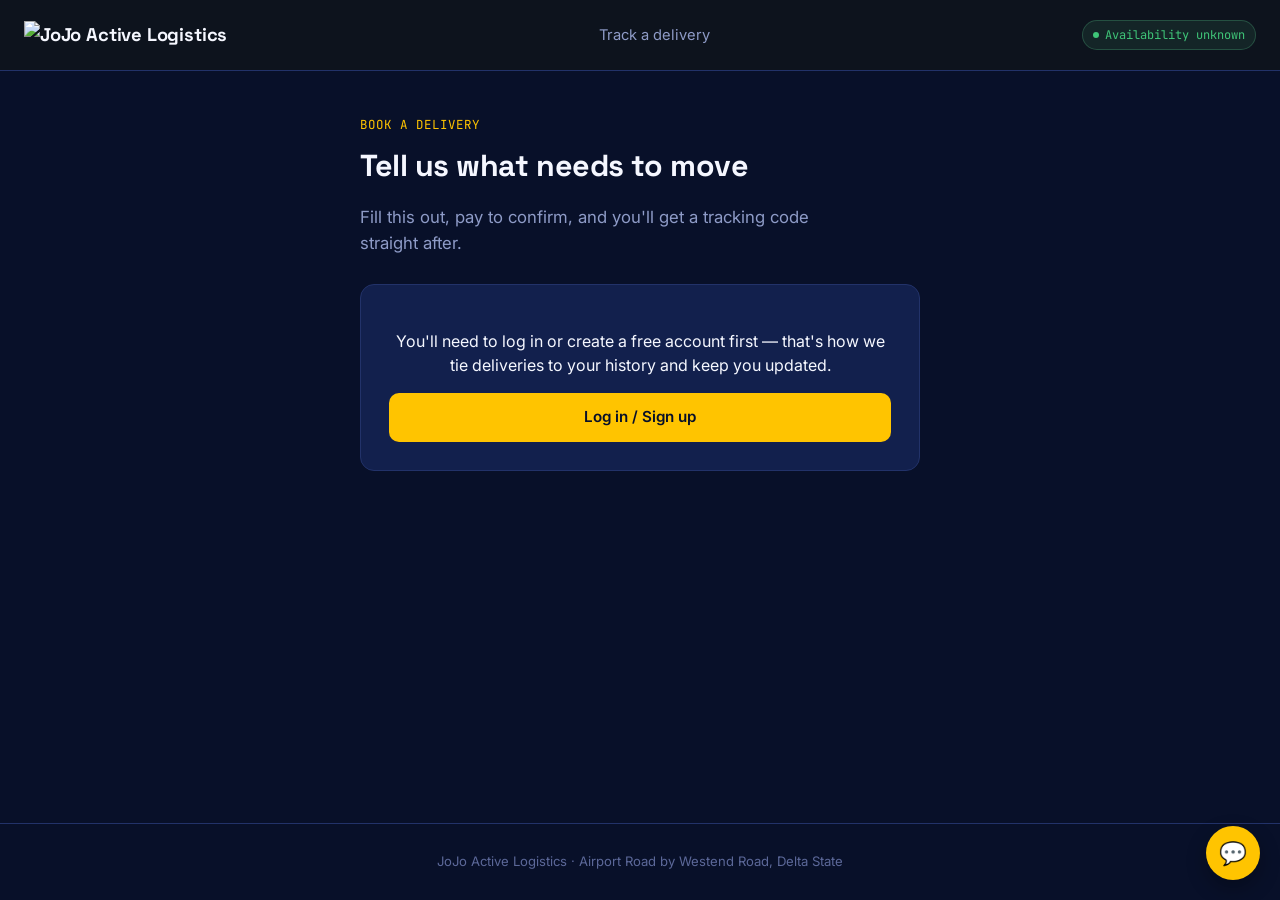
==== commit 11a4bfe2: "Update book.html" ====
--- a/book.html
+++ b/book.html
@@ -10,7 +10,7 @@
 <div class="page">
 
   <nav class="nav">
-    <a href="index.html" class="brand"><div class="brand-mark">J</div>JoJo Active Logistics</a>
+    <a href="index.html" class="brand"><img src="assets/logo.png" alt="JoJo Active Logistics" class="brand-mark-img"></a>
     <div class="nav-links">
       <a href="track.html">Track a delivery</a>
     </div>
@@ -39,7 +39,10 @@
       <label>Delivery type</label>
       <div class="tier-group" id="tier-group"></div>
 
-      <label for="pickup_address">Pickup address</label>
+      <label for="pickup_address" style="display:flex; justify-content:space-between; align-items:center;">
+        <span>Pickup address</span>
+        <button type="button" id="use-location-btn" style="background:none; border:none; color:var(--yellow); font-size:0.78rem; cursor:pointer; padding:0;">📍 Use my current location</button>
+      </label>
       <input type="text" id="pickup_address" required placeholder="Where should the rider collect the package?">
 
       <label for="dropoff_address">Drop-off address</label>
@@ -125,6 +128,39 @@
 
   pickupInput.addEventListener("input", runEstimate);
   dropoffInput.addEventListener("input", runEstimate);
+
+  // "Use my current location" — one-time GPS read, reverse-geocoded into a readable address
+  document.getElementById("use-location-btn").addEventListener("click", () => {
+    const btn = document.getElementById("use-location-btn");
+    if (!navigator.geolocation) {
+      alert("Your browser doesn't support location access.");
+      return;
+    }
+    btn.textContent = "📍 Finding you…";
+    navigator.geolocation.getCurrentPosition(
+      async (position) => {
+        const { latitude, longitude } = position.coords;
+        try {
+          const data = await apiFetch(`/api/geocode/reverse?lat=${latitude}&lng=${longitude}`);
+          if (data.found) {
+            pickupInput.value = data.address;
+            pickupInput.dispatchEvent(new Event("input"));
+          } else {
+            alert("Couldn't determine an address for your location — please type it in.");
+          }
+        } catch {
+          alert("Couldn't look up your address right now — please type it in.");
+        } finally {
+          btn.textContent = "📍 Use my current location";
+        }
+      },
+      () => {
+        alert("Location access was denied or unavailable — please type your address in.");
+        btn.textContent = "📍 Use my current location";
+      },
+      { enableHighAccuracy: true, timeout: 15000 }
+    );
+  });
 
   document.getElementById("whatsapp-fallback").href =
     whatsappLink("Hi! I'd like to book a delivery — can we sort the details here?");
@@ -227,4 +263,4 @@
 
 </script>
 </body>
-  </html>
+      </html>
--- a/style.css
+++ b/style.css
@@ -160,7 +160,7 @@
 .success-banner{
   background: rgba(79,174,126,0.12); border:1px solid rgba(79,174,126,0.3); color: var(--moss-bright);
   border-radius:10px; padding: 16px; margin-bottom:18px; font-size:0.9rem; display:none;
-   }/* ---------- tracking ---------- */
+                                                   }/* ---------- tracking ---------- */
 .track-lookup{ display:flex; gap:10px; max-width:480px; margin: 0 auto 36px; }
 .track-lookup input{ flex:1; font-family: var(--mono); }
 .timeline{ max-width:520px; margin: 0 auto; }
@@ -264,6 +264,19 @@
 .history-list{ margin: 0 24px 24px; }
 .history-empty{ color: var(--slate); text-align:center; padding: 24px; }
 
+/* ---------- auth page hero (login/signup) ---------- */
+.auth-shell{ display:grid; grid-template-columns: 1fr 1fr; gap:40px; align-items:center; padding: 48px 24px; min-height: calc(100vh - 160px); }
+.auth-hero{
+  background: linear-gradient(135deg, var(--blue) 0%, #0F2A8F 100%); border-radius: var(--radius);
+  padding: 36px 28px; text-align:center;
+}
+.live-clock{ font-family: var(--mono); font-size: 2.1rem; font-weight:700; color: var(--yellow); letter-spacing:0.02em; }
+.live-clock-date{ color: rgba(245,247,255,0.7); font-size:0.85rem; margin-top:2px; margin-bottom:22px; }
+.auth-form-card{ margin:0; }
+@media (max-width: 860px){
+  .auth-shell{ grid-template-columns:1fr; padding-top:24px; }
+}
+
 .loading-spin{ width:16px; height:16px; border:2px solid rgba(255,255,255,0.3); border-top-color: var(--ink); border-radius:50%; animation: spin .7s linear infinite; }
 @keyframes spin{ to{ transform: rotate(360deg); } }
 
@@ -276,4 +289,4 @@
   .admin-nav{ display:flex; gap:6px; }
   .stat-grid{ grid-template-columns:repeat(2,1fr); }
   .nav-links{ display:none; }
-   }
+                                                                  }
